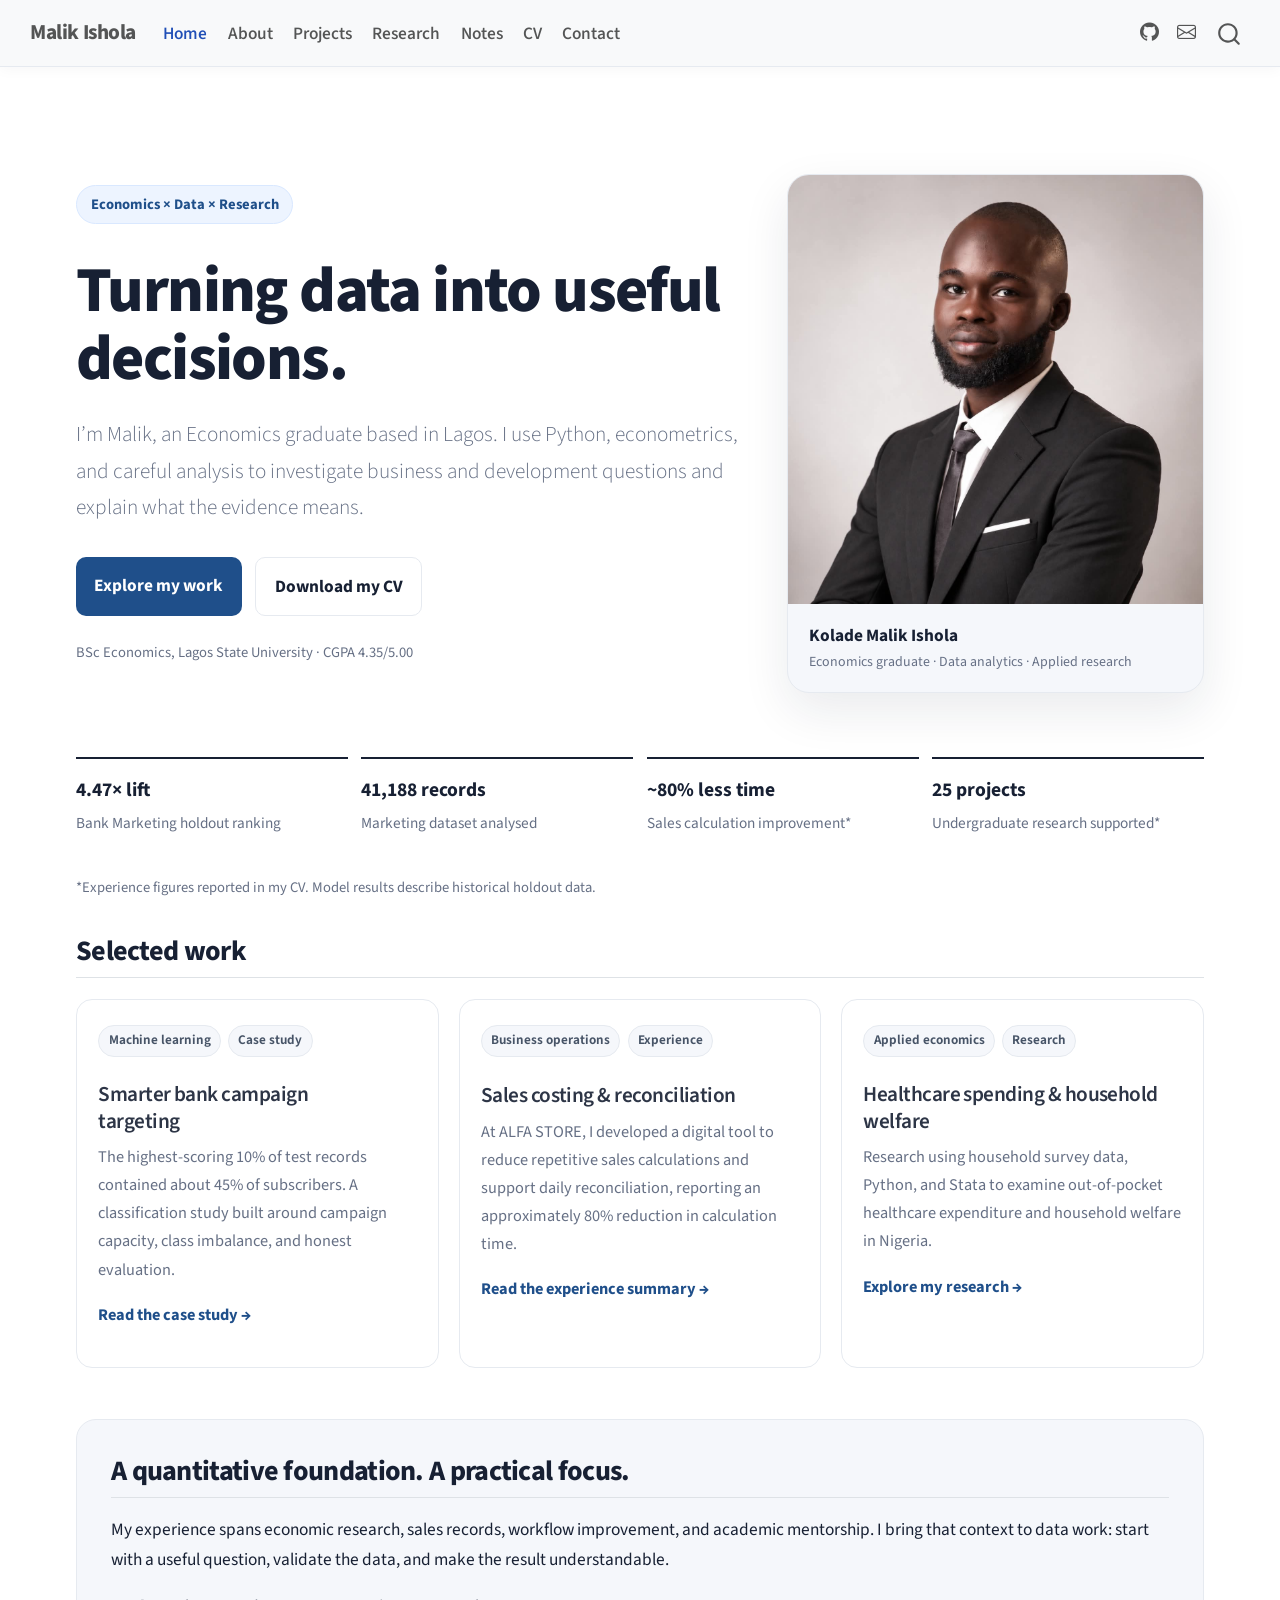
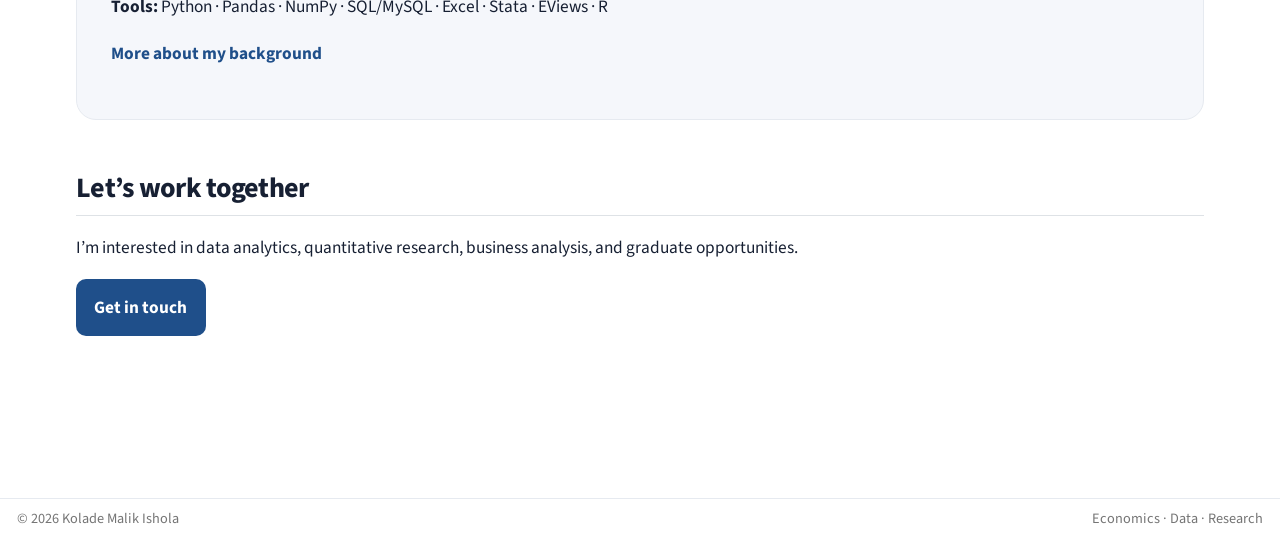
==== index.html @ ad55d072 "Built site for gh-pages" ====
<!DOCTYPE html>
<html xmlns="http://www.w3.org/1999/xhtml" lang="en" xml:lang="en"><head>

<meta charset="utf-8">
<meta name="generator" content="quarto-1.10.18">

<meta name="viewport" content="width=device-width, initial-scale=1.0, user-scalable=yes">

<meta name="description" content="Economics graduate using data and research to answer business and development questions.">

<title>Malik Ishola</title>
<style>
/* Default styles provided by pandoc.
** See https://pandoc.org/MANUAL.html#variables-for-html for config info.
*/
span.smallcaps{font-variant: small-caps;}
div.columns{display: flex; gap: 1.5em;}
div.column{flex: auto;}
@media screen {
div.columns{gap: min(4vw, 1.5em);}
div.column{overflow-x: auto;}
}
div.hanging-indent{margin-left: 1.5em; text-indent: -1.5em;}
ul.task-list{list-style: none;}
ul.task-list li input[type="checkbox"] {
  width: 0.8em;
  margin: 0 0.8em 0.2em -1em; /* quarto-specific, see https://github.com/quarto-dev/quarto-cli/issues/4556 */ 
  vertical-align: middle;
}
</style>


<script src="site_libs/quarto-nav/quarto-nav.js"></script>
<script src="site_libs/quarto-nav/headroom.min.js"></script>
<script src="site_libs/clipboard/clipboard.min.js"></script>
<script src="site_libs/quarto-search/autocomplete.umd.js"></script>
<script src="site_libs/quarto-search/fuse.min.js"></script>
<script src="site_libs/quarto-search/quarto-search.js"></script>
<meta name="quarto:offset" content="./">
<script src="site_libs/quarto-html/quarto.js" type="module"></script>
<script src="site_libs/quarto-html/tabsets/tabsets.js" type="module"></script>
<script src="site_libs/quarto-html/popper.min.js"></script>
<script src="site_libs/quarto-html/tippy.umd.min.js"></script>
<script src="site_libs/quarto-html/anchor.min.js"></script>
<link href="site_libs/quarto-html/tippy.css" rel="stylesheet">
<link href="site_libs/quarto-html/quarto-syntax-highlighting-64a204ab8560d761af7679ceaba22944.css" rel="stylesheet" id="quarto-text-highlighting-styles">
<script src="site_libs/bootstrap/bootstrap.min.js"></script>
<link href="site_libs/bootstrap/bootstrap-icons.css" rel="stylesheet">
<link href="site_libs/bootstrap/bootstrap-ea1971949f186b5d7ecce1fd3cf000e4.min.css" rel="stylesheet" append-hash="true" id="quarto-bootstrap" data-mode="light">
<script id="quarto-search-options" type="application/json">{
  "location": "navbar",
  "copy-button": false,
  "collapse-after": 3,
  "panel-placement": "end",
  "type": "overlay",
  "limit": 50,
  "keyboard-shortcut": [
    "f",
    "/",
    "s"
  ],
  "show-item-context": false,
  "language": {
    "search-no-results-text": "No results",
    "search-matching-documents-text": "matching documents",
    "search-copy-link-title": "Copy link to search",
    "search-hide-matches-text": "Hide additional matches",
    "search-more-match-text": "more match in this document",
    "search-more-matches-text": "more matches in this document",
    "search-clear-button-title": "Clear",
    "search-text-placeholder": "",
    "search-detached-cancel-button-title": "Cancel",
    "search-submit-button-title": "Submit",
    "search-label": "Search"
  }
}</script>
<style>html{ scroll-behavior: smooth; }</style>


<link rel="stylesheet" href="styles.css">
</head>

<body class="nav-fixed quarto-light">

<div id="quarto-search-results"></div>
  <header id="quarto-header" class="headroom fixed-top">
    <nav class="navbar navbar-expand-lg " data-bs-theme="dark">
      <div class="navbar-container container-fluid">
      <div class="navbar-brand-container mx-auto">
    <a class="navbar-brand" href="./index.html">
    <span class="navbar-title">Malik Ishola</span>
    </a>
  </div>
            <div id="quarto-search" class="" title="Search"></div>
          <button class="navbar-toggler" type="button" data-bs-toggle="collapse" data-bs-target="#navbarCollapse" aria-controls="navbarCollapse" role="menu" aria-expanded="false" aria-label="Toggle navigation" onclick="if (window.quartoToggleHeadroom) { window.quartoToggleHeadroom(); }">
  <span class="navbar-toggler-icon"></span>
</button>
          <div class="collapse navbar-collapse" id="navbarCollapse">
            <ul class="navbar-nav navbar-nav-scroll me-auto">
  <li class="nav-item">
    <a class="nav-link active" href="./index.html" aria-current="page"> 
<span class="menu-text">Home</span></a>
  </li>  
  <li class="nav-item">
    <a class="nav-link" href="./about.html"> 
<span class="menu-text">About</span></a>
  </li>  
  <li class="nav-item">
    <a class="nav-link" href="./projects.html"> 
<span class="menu-text">Projects</span></a>
  </li>  
  <li class="nav-item">
    <a class="nav-link" href="./research.html"> 
<span class="menu-text">Research</span></a>
  </li>  
  <li class="nav-item">
    <a class="nav-link" href="./articles.html"> 
<span class="menu-text">Notes</span></a>
  </li>  
  <li class="nav-item">
    <a class="nav-link" href="./cv.html"> 
<span class="menu-text">CV</span></a>
  </li>  
  <li class="nav-item">
    <a class="nav-link" href="./contact.html"> 
<span class="menu-text">Contact</span></a>
  </li>  
</ul>
            <ul class="navbar-nav navbar-nav-scroll ms-auto">
  <li class="nav-item compact">
    <a class="nav-link" href="https://github.com/Nicholasmile"> <i class="bi bi-github" role="img" aria-label="GitHub profile">
</i> 
<span class="menu-text"></span></a>
  </li>  
  <li class="nav-item compact">
    <a class="nav-link" href="mailto:theonlykolademalik@gmail.com"> <i class="bi bi-envelope" role="img" aria-label="Email Malik">
</i> 
<span class="menu-text"></span></a>
  </li>  
</ul>
          </div> <!-- /navcollapse -->
            <div class="quarto-navbar-tools">
</div>
      </div> <!-- /container-fluid -->
    </nav>
</header>
<!-- content -->
<div id="quarto-content" class="quarto-container page-columns page-rows-contents page-layout-full page-navbar">
<!-- sidebar -->
<!-- margin-sidebar -->
    
<!-- main -->
<main class="content column-page" id="quarto-document-content"><header id="title-block-header" class="quarto-title-block"></header>




<div class="hero">
<div class="hero-copy">
<p><span class="hero-kicker">Economics × Data × Research</span></p>
<section id="turning-data-into-useful-decisions." class="level1">
<h1>Turning data into useful decisions.</h1>
<p class="lead">
I’m Malik, an Economics graduate based in Lagos. I use Python, econometrics, and careful analysis to investigate business and development questions and explain what the evidence means.
</p>
<div class="actions">
<p><a href="./projects.html" class="btn-primary-custom">Explore my work</a> <a href="assets/Malik_Kolade_CV.pdf" class="btn-secondary-custom" download="Malik_Kolade_CV.pdf">Download my CV</a></p>
</div>
<p class="hero-footnote">
BSc Economics, Lagos State University · CGPA 4.35/5.00
</p>
</section>
</div>
<div class="portrait-panel">
<p><img src="assets/malik-ishola.jpg" class="profile-photo" alt="Kolade Malik Ishola wearing a black suit and tie" width="1234" height="1275" fetchpriority="high"></p>
<div class="portrait-caption">
Kolade Malik Ishola<span>Economics graduate · Data analytics · Applied research</span>
</div>
</div>
</div>
<div class="stat-strip">
<div class="stat">
<p><strong>4.47× lift</strong> <span>Bank Marketing holdout ranking</span></p>
</div>
<div class="stat">
<p><strong>41,188 records</strong> <span>Marketing dataset analysed</span></p>
</div>
<div class="stat">
<p><strong>~80% less time</strong> <span>Sales calculation improvement*</span></p>
</div>
<div class="stat">
<p><strong>25 projects</strong> <span>Undergraduate research supported*</span></p>
</div>
</div>
<p class="metric-note">
*Experience figures reported in my CV. Model results describe historical holdout data.
</p>
<section id="selected-work" class="level2">
<h2 class="anchored" data-anchor-id="selected-work">Selected work</h2>
<div class="card-grid">
<div class="project-card">
<p><span class="tag">Machine learning</span> <span class="tag">Case study</span></p>
<section id="smarter-bank-campaign-targeting" class="level3">
<h3 class="anchored" data-anchor-id="smarter-bank-campaign-targeting">Smarter bank campaign targeting</h3>
<p>The highest-scoring 10% of test records contained about 45% of subscribers. A classification study built around campaign capacity, class imbalance, and honest evaluation.</p>
<p><a href="./projects/bank-marketing.html" class="project-link">Read the case study →</a></p>
</section>
</div>
<div class="project-card">
<p><span class="tag">Business operations</span> <span class="tag">Experience</span></p>
<section id="sales-costing-reconciliation" class="level3">
<h3 class="anchored" data-anchor-id="sales-costing-reconciliation">Sales costing &amp; reconciliation</h3>
<p>At ALFA STORE, I developed a digital tool to reduce repetitive sales calculations and support daily reconciliation, reporting an approximately 80% reduction in calculation time.</p>
<p><a href="./projects/sales-reconciliation.html" class="project-link">Read the experience summary →</a></p>
</section>
</div>
<div class="project-card">
<p><span class="tag">Applied economics</span> <span class="tag">Research</span></p>
<section id="healthcare-spending-household-welfare" class="level3">
<h3 class="anchored" data-anchor-id="healthcare-spending-household-welfare">Healthcare spending &amp; household welfare</h3>
<p>Research using household survey data, Python, and Stata to examine out-of-pocket healthcare expenditure and household welfare in Nigeria.</p>
<p><a href="./research.html" class="project-link">Explore my research →</a></p>
</section>
</div>
</div>
</section>
<section id="a-quantitative-foundation.-a-practical-focus." class="level2 feature-band">
<h2 class="anchored" data-anchor-id="a-quantitative-foundation.-a-practical-focus.">A quantitative foundation. A practical focus.</h2>
<p>My experience spans economic research, sales records, workflow improvement, and academic mentorship. I bring that context to data work: start with a useful question, validate the data, and make the result understandable.</p>
<p><strong>Tools:</strong> Python · Pandas · NumPy · SQL/MySQL · Excel · Stata · EViews · R</p>
<p><a href="./about.html" class="project-link">More about my background</a></p>
</section>
<section id="lets-work-together" class="level2">
<h2 class="anchored" data-anchor-id="lets-work-together">Let’s work together</h2>
<p>I’m interested in data analytics, quantitative research, business analysis, and graduate opportunities.</p>
<p><a href="./contact.html" class="btn-primary-custom">Get in touch</a></p>


</section>

<a onclick="window.scrollTo(0, 0); return false;" role="button" id="quarto-back-to-top"><i class="bi bi-arrow-up"></i> Back to top</a></main> <!-- /main -->
<script id="quarto-html-after-body" type="application/javascript">
  window.document.addEventListener("DOMContentLoaded", function (event) {
    const icon = "";
    const anchorJS = new window.AnchorJS();
    anchorJS.options = {
      placement: 'right',
      icon: icon
    };
    anchorJS.add('.anchored');
    const isCodeAnnotation = (el) => {
      for (const clz of el.classList) {
        if (clz.startsWith('code-annotation-')) {                     
          return true;
        }
      }
      return false;
    }
    const onCopySuccess = function(e) {
      // button target
      const button = e.trigger;
      // don't keep focus
      button.blur();
      // flash "checked"
      button.classList.add('code-copy-button-checked');
      var currentTitle = button.getAttribute("title");
      button.setAttribute("title", "Copied!");
      let tooltip;
      if (window.bootstrap) {
        button.setAttribute("data-bs-toggle", "tooltip");
        button.setAttribute("data-bs-placement", "left");
        button.setAttribute("data-bs-title", "Copied!");
        tooltip = new bootstrap.Tooltip(button, 
          { trigger: "manual", 
            customClass: "code-copy-button-tooltip",
            offset: [0, -8]});
        tooltip.show();    
      }
      setTimeout(function() {
        if (tooltip) {
          tooltip.hide();
          button.removeAttribute("data-bs-title");
          button.removeAttribute("data-bs-toggle");
          button.removeAttribute("data-bs-placement");
        }
        button.setAttribute("title", currentTitle);
        button.classList.remove('code-copy-button-checked');
      }, 1000);
      // clear code selection
      e.clearSelection();
    }
    const getTextToCopy = function(trigger) {
      const outerScaffold = trigger.parentElement.cloneNode(true);
      const codeEl = outerScaffold.querySelector('code');
      for (const childEl of codeEl.children) {
        if (isCodeAnnotation(childEl)) {
          childEl.remove();
        }
      }
      return codeEl.innerText;
    }
    const clipboard = new window.ClipboardJS('.code-copy-button:not([data-in-quarto-modal])', {
      text: getTextToCopy
    });
    clipboard.on('success', onCopySuccess);
    if (window.document.getElementById('quarto-embedded-source-code-modal')) {
      const clipboardModal = new window.ClipboardJS('.code-copy-button[data-in-quarto-modal]', {
        text: getTextToCopy,
        container: window.document.getElementById('quarto-embedded-source-code-modal')
      });
      clipboardModal.on('success', onCopySuccess);
    }
      var localhostRegex = new RegExp(/^(?:http|https):\/\/localhost\:?[0-9]*\//);
      var mailtoRegex = new RegExp(/^mailto:/);
        var filterRegex = new RegExp("https:\/\/nicholasmile\.github\.io\/malik_kolade\.github\.io\/");
      var isInternal = (href) => {
          return filterRegex.test(href) || localhostRegex.test(href) || mailtoRegex.test(href);
      }
      // Inspect non-navigation links and adorn them if external
     var links = window.document.querySelectorAll('a[href]:not(.nav-link):not(.navbar-brand):not(.toc-action):not(.sidebar-link):not(.sidebar-item-toggle):not(.pagination-link):not(.no-external):not([aria-hidden]):not(.dropdown-item):not(.quarto-navigation-tool):not(.about-link)');
      for (var i=0; i<links.length; i++) {
        const link = links[i];
        if (!isInternal(link.href)) {
          // undo the damage that might have been done by quarto-nav.js in the case of
          // links that we want to consider external
          if (link.dataset.originalHref !== undefined) {
            link.href = link.dataset.originalHref;
          }
            // target, if specified
            link.setAttribute("target", "_blank");
            if (link.getAttribute("rel") === null) {
              link.setAttribute("rel", "noopener");
            }
        }
      }
    function tippyHover(el, contentFn, onTriggerFn, onUntriggerFn) {
      const config = {
        allowHTML: true,
        maxWidth: 500,
        delay: 100,
        arrow: false,
        appendTo: function(el) {
            return el.parentElement;
        },
        interactive: true,
        interactiveBorder: 10,
        theme: 'quarto',
        placement: 'bottom-start',
      };
      if (contentFn) {
        config.content = contentFn;
      }
      if (onTriggerFn) {
        config.onTrigger = onTriggerFn;
      }
      if (onUntriggerFn) {
        config.onUntrigger = onUntriggerFn;
      }
      window.tippy(el, config); 
    }
    const noterefs = window.document.querySelectorAll('a[role="doc-noteref"]');
    for (var i=0; i<noterefs.length; i++) {
      const ref = noterefs[i];
      tippyHover(ref, function() {
        // use id or data attribute instead here
        let href = ref.getAttribute('data-footnote-href') || ref.getAttribute('href');
        try { href = new URL(href).hash; } catch {}
        const id = href.replace(/^#\/?/, "");
        const note = window.document.getElementById(id);
        if (note) {
          return note.innerHTML;
        } else {
          return "";
        }
      });
    }
    const xrefs = window.document.querySelectorAll('a.quarto-xref');
    const processXRef = (id, note) => {
      // Strip column container classes
      const stripColumnClz = (el) => {
        el.classList.remove("page-full", "page-columns");
        if (el.children) {
          for (const child of el.children) {
            stripColumnClz(child);
          }
        }
      }
      stripColumnClz(note)
      if (id === null || id.startsWith('sec-')) {
        // Special case sections, only their first couple elements
        const container = document.createElement("div");
        if (note.children && note.children.length > 2) {
          container.appendChild(note.children[0].cloneNode(true));
          for (let i = 1; i < note.children.length; i++) {
            const child = note.children[i];
            if (child.tagName === "P" && child.innerText === "") {
              continue;
            } else {
              container.appendChild(child.cloneNode(true));
              break;
            }
          }
          if (window.Quarto?.typesetMath) {
            window.Quarto.typesetMath(container);
          }
          return container.innerHTML
        } else {
          if (window.Quarto?.typesetMath) {
            window.Quarto.typesetMath(note);
          }
          return note.innerHTML;
        }
      } else {
        // Remove any anchor links if they are present
        const anchorLink = note.querySelector('a.anchorjs-link');
        if (anchorLink) {
          anchorLink.remove();
        }
        if (window.Quarto?.typesetMath) {
          window.Quarto.typesetMath(note);
        }
        if (note.classList.contains("callout")) {
          return note.outerHTML;
        } else {
          return note.innerHTML;
        }
      }
    }
    for (var i=0; i<xrefs.length; i++) {
      const xref = xrefs[i];
      tippyHover(xref, undefined, function(instance) {
        instance.disable();
        let url = xref.getAttribute('href');
        let hash = undefined; 
        if (url.startsWith('#')) {
          hash = url;
        } else {
          try { hash = new URL(url).hash; } catch {}
        }
        if (hash) {
          const id = hash.replace(/^#\/?/, "");
          const note = window.document.getElementById(id);
          if (note !== null) {
            try {
              const html = processXRef(id, note.cloneNode(true));
              instance.setContent(html);
            } finally {
              instance.enable();
              instance.show();
            }
          } else {
            // See if we can fetch this
            fetch(url.split('#')[0])
            .then(res => res.text())
            .then(html => {
              const parser = new DOMParser();
              const htmlDoc = parser.parseFromString(html, "text/html");
              const note = htmlDoc.getElementById(id);
              if (note !== null) {
                const html = processXRef(id, note);
                instance.setContent(html);
              } 
            }).finally(() => {
              instance.enable();
              instance.show();
            });
          }
        } else {
          // See if we can fetch a full url (with no hash to target)
          // This is a special case and we should probably do some content thinning / targeting
          fetch(url)
          .then(res => res.text())
          .then(html => {
            const parser = new DOMParser();
            const htmlDoc = parser.parseFromString(html, "text/html");
            const note = htmlDoc.querySelector('main.content');
            if (note !== null) {
              // This should only happen for chapter cross references
              // (since there is no id in the URL)
              // remove the first header
              if (note.children.length > 0 && note.children[0].tagName === "HEADER") {
                note.children[0].remove();
              }
              const html = processXRef(null, note);
              instance.setContent(html);
            } 
          }).finally(() => {
            instance.enable();
            instance.show();
          });
        }
      }, function(instance) {
      });
    }
        let selectedAnnoteEl;
        const selectorForAnnotation = ( cell, annotation) => {
          let cellAttr = 'data-code-cell="' + cell + '"';
          let lineAttr = 'data-code-annotation="' +  annotation + '"';
          const selector = 'span[' + cellAttr + '][' + lineAttr + ']';
          return selector;
        }
        const selectCodeLines = (annoteEl) => {
          const doc = window.document;
          const targetCell = annoteEl.getAttribute("data-target-cell");
          const targetAnnotation = annoteEl.getAttribute("data-target-annotation");
          const annoteSpan = window.document.querySelector(selectorForAnnotation(targetCell, targetAnnotation));
          const lines = annoteSpan.getAttribute("data-code-lines").split(",");
          const lineIds = lines.map((line) => {
            return targetCell + "-" + line;
          })
          let top = null;
          let height = null;
          let parent = null;
          if (lineIds.length > 0) {
              //compute the position of the single el (top and bottom and make a div)
              const el = window.document.getElementById(lineIds[0]);
              top = el.offsetTop;
              height = el.offsetHeight;
              parent = el.parentElement.parentElement;
            if (lineIds.length > 1) {
              const lastEl = window.document.getElementById(lineIds[lineIds.length - 1]);
              const bottom = lastEl.offsetTop + lastEl.offsetHeight;
              height = bottom - top;
            }
            if (top !== null && height !== null && parent !== null) {
              // cook up a div (if necessary) and position it 
              let div = window.document.getElementById("code-annotation-line-highlight");
              if (div === null) {
                div = window.document.createElement("div");
                div.setAttribute("id", "code-annotation-line-highlight");
                div.style.position = 'absolute';
                parent.appendChild(div);
              }
              div.style.top = top - 2 + "px";
              div.style.height = height + 4 + "px";
              div.style.left = 0;
              let gutterDiv = window.document.getElementById("code-annotation-line-highlight-gutter");
              if (gutterDiv === null) {
                gutterDiv = window.document.createElement("div");
                gutterDiv.setAttribute("id", "code-annotation-line-highlight-gutter");
                gutterDiv.style.position = 'absolute';
                const codeCell = window.document.getElementById(targetCell);
                const gutter = codeCell.querySelector('.code-annotation-gutter');
                gutter.appendChild(gutterDiv);
              }
              gutterDiv.style.top = top - 2 + "px";
              gutterDiv.style.height = height + 4 + "px";
            }
            selectedAnnoteEl = annoteEl;
          }
        };
        const unselectCodeLines = () => {
          const elementsIds = ["code-annotation-line-highlight", "code-annotation-line-highlight-gutter"];
          elementsIds.forEach((elId) => {
            const div = window.document.getElementById(elId);
            if (div) {
              div.remove();
            }
          });
          selectedAnnoteEl = undefined;
        };
          // Handle positioning of the toggle
      window.addEventListener(
        "resize",
        throttle(() => {
          elRect = undefined;
          if (selectedAnnoteEl) {
            selectCodeLines(selectedAnnoteEl);
          }
        }, 10)
      );
      function throttle(fn, ms) {
      let throttle = false;
      let timer;
        return (...args) => {
          if(!throttle) { // first call gets through
              fn.apply(this, args);
              throttle = true;
          } else { // all the others get throttled
              if(timer) clearTimeout(timer); // cancel #2
              timer = setTimeout(() => {
                fn.apply(this, args);
                timer = throttle = false;
              }, ms);
          }
        };
      }
        // Attach click handler to the DT
        const annoteDls = window.document.querySelectorAll('dt[data-target-cell]');
        for (const annoteDlNode of annoteDls) {
          annoteDlNode.addEventListener('click', (event) => {
            const clickedEl = event.target;
            if (clickedEl !== selectedAnnoteEl) {
              unselectCodeLines();
              const activeEl = window.document.querySelector('dt[data-target-cell].code-annotation-active');
              if (activeEl) {
                activeEl.classList.remove('code-annotation-active');
              }
              selectCodeLines(clickedEl);
              clickedEl.classList.add('code-annotation-active');
            } else {
              // Unselect the line
              unselectCodeLines();
              clickedEl.classList.remove('code-annotation-active');
            }
          });
        }
    const findCites = (el) => {
      const parentEl = el.parentElement;
      if (parentEl) {
        const cites = parentEl.dataset.cites;
        if (cites) {
          return {
            el,
            cites: cites.split(' ')
          };
        } else {
          return findCites(el.parentElement)
        }
      } else {
        return undefined;
      }
    };
    var bibliorefs = window.document.querySelectorAll('a[role="doc-biblioref"]');
    for (var i=0; i<bibliorefs.length; i++) {
      const ref = bibliorefs[i];
      const citeInfo = findCites(ref);
      if (citeInfo) {
        tippyHover(citeInfo.el, function() {
          var popup = window.document.createElement('div');
          citeInfo.cites.forEach(function(cite) {
            var citeDiv = window.document.createElement('div');
            citeDiv.classList.add('hanging-indent');
            citeDiv.classList.add('csl-entry');
            var biblioDiv = window.document.getElementById('ref-' + cite);
            if (biblioDiv) {
              citeDiv.innerHTML = biblioDiv.innerHTML;
            }
            popup.appendChild(citeDiv);
          });
          return popup.innerHTML;
        });
      }
    }
  });
  </script>
</div> <!-- /content -->
<footer class="footer">
  <div class="nav-footer">
    <div class="nav-footer-left">
<p>© 2026 Kolade Malik Ishola</p>
</div>   
    <div class="nav-footer-center">
      &nbsp;
    </div>
    <div class="nav-footer-right">
<p>Economics · Data · Research</p>
</div>
  </div>
</footer>




<script src="site_libs/quarto-html/zenscroll-min.js"></script>
</body></html>
---- site_libs/quarto-html/tippy.css ----
.tippy-box[data-animation=fade][data-state=hidden]{opacity:0}[data-tippy-root]{max-width:calc(100vw - 10px)}.tippy-box{position:relative;background-color:#333;color:#fff;border-radius:4px;font-size:14px;line-height:1.4;white-space:normal;outline:0;transition-property:transform,visibility,opacity}.tippy-box[data-placement^=top]>.tippy-arrow{bottom:0}.tippy-box[data-placement^=top]>.tippy-arrow:before{bottom:-7px;left:0;border-width:8px 8px 0;border-top-color:initial;transform-origin:center top}.tippy-box[data-placement^=bottom]>.tippy-arrow{top:0}.tippy-box[data-placement^=bottom]>.tippy-arrow:before{top:-7px;left:0;border-width:0 8px 8px;border-bottom-color:initial;transform-origin:center bottom}.tippy-box[data-placement^=left]>.tippy-arrow{right:0}.tippy-box[data-placement^=left]>.tippy-arrow:before{border-width:8px 0 8px 8px;border-left-color:initial;right:-7px;transform-origin:center left}.tippy-box[data-placement^=right]>.tippy-arrow{left:0}.tippy-box[data-placement^=right]>.tippy-arrow:before{left:-7px;border-width:8px 8px 8px 0;border-right-color:initial;transform-origin:center right}.tippy-box[data-inertia][data-state=visible]{transition-timing-function:cubic-bezier(.54,1.5,.38,1.11)}.tippy-arrow{width:16px;height:16px;color:#333}.tippy-arrow:before{content:"";position:absolute;border-color:transparent;border-style:solid}.tippy-content{position:relative;padding:5px 9px;z-index:1}
---- site_libs/quarto-html/quarto-syntax-highlighting-64a204ab8560d761af7679ceaba22944.css ----
/* quarto syntax highlight colors */
:root {
  --quarto-hl-ot-color: #003B4F;
  --quarto-hl-at-color: #657422;
  --quarto-hl-ss-color: #20794D;
  --quarto-hl-an-color: #5E5E5E;
  --quarto-hl-fu-color: #4758AB;
  --quarto-hl-st-color: #20794D;
  --quarto-hl-cf-color: #003B4F;
  --quarto-hl-op-color: #5E5E5E;
  --quarto-hl-er-color: #AD0000;
  --quarto-hl-bn-color: #AD0000;
  --quarto-hl-al-color: #AD0000;
  --quarto-hl-va-color: #111111;
  --quarto-hl-bu-color: inherit;
  --quarto-hl-ex-color: inherit;
  --quarto-hl-pp-color: #AD0000;
  --quarto-hl-in-color: #5E5E5E;
  --quarto-hl-vs-color: #20794D;
  --quarto-hl-wa-color: #5E5E5E;
  --quarto-hl-do-color: #5E5E5E;
  --quarto-hl-im-color: #00769E;
  --quarto-hl-ch-color: #20794D;
  --quarto-hl-dt-color: #AD0000;
  --quarto-hl-fl-color: #AD0000;
  --quarto-hl-co-color: #5E5E5E;
  --quarto-hl-cv-color: #5E5E5E;
  --quarto-hl-cn-color: #8f5902;
  --quarto-hl-sc-color: #5E5E5E;
  --quarto-hl-dv-color: #AD0000;
  --quarto-hl-kw-color: #003B4F;
}

/* other quarto variables */
:root {
  --quarto-font-monospace: SFMono-Regular, Menlo, Monaco, Consolas, "Liberation Mono", "Courier New", monospace;
}

/* syntax highlight based on Pandoc's rules */
pre > code.sourceCode > span {
  color: #003B4F;
}

code.sourceCode > span {
  color: #003B4F;
}

div.sourceCode,
div.sourceCode pre.sourceCode {
  color: #003B4F;
}

/* Normal */
code span {
  color: #003B4F;
}

/* Alert */
code span.al {
  color: #AD0000;
  font-style: inherit;
}

/* Annotation */
code span.an {
  color: #5E5E5E;
  font-style: inherit;
}

/* Attribute */
code span.at {
  color: #657422;
  font-style: inherit;
}

/* BaseN */
code span.bn {
  color: #AD0000;
  font-style: inherit;
}

/* BuiltIn */
code span.bu {
  font-style: inherit;
}

/* ControlFlow */
code span.cf {
  color: #003B4F;
  font-weight: bold;
  font-style: inherit;
}

/* Char */
code span.ch {
  color: #20794D;
  font-style: inherit;
}

/* Constant */
code span.cn {
  color: #8f5902;
  font-style: inherit;
}

/* Comment */
code span.co {
  color: #5E5E5E;
  font-style: inherit;
}

/* CommentVar */
code span.cv {
  color: #5E5E5E;
  font-style: italic;
}

/* Documentation */
code span.do {
  color: #5E5E5E;
  font-style: italic;
}

/* DataType */
code span.dt {
  color: #AD0000;
  font-style: inherit;
}

/* DecVal */
code span.dv {
  color: #AD0000;
  font-style: inherit;
}

/* Error */
code span.er {
  color: #AD0000;
  font-style: inherit;
}

/* Extension */
code span.ex {
  font-style: inherit;
}

/* Float */
code span.fl {
  color: #AD0000;
  font-style: inherit;
}

/* Function */
code span.fu {
  color: #4758AB;
  font-style: inherit;
}

/* Import */
code span.im {
  color: #00769E;
  font-style: inherit;
}

/* Information */
code span.in {
  color: #5E5E5E;
  font-style: inherit;
}

/* Keyword */
code span.kw {
  color: #003B4F;
  font-weight: bold;
  font-style: inherit;
}

/* Operator */
code span.op {
  color: #5E5E5E;
  font-style: inherit;
}

/* Other */
code span.ot {
  color: #003B4F;
  font-style: inherit;
}

/* Preprocessor */
code span.pp {
  color: #AD0000;
  font-style: inherit;
}

/* SpecialChar */
code span.sc {
  color: #5E5E5E;
  font-style: inherit;
}

/* SpecialString */
code span.ss {
  color: #20794D;
  font-style: inherit;
}

/* String */
code span.st {
  color: #20794D;
  font-style: inherit;
}

/* Variable */
code span.va {
  color: #111111;
  font-style: inherit;
}

/* VerbatimString */
code span.vs {
  color: #20794D;
  font-style: inherit;
}

/* Warning */
code span.wa {
  color: #5E5E5E;
  font-style: italic;
}

.prevent-inlining {
  content: "</";
}

/*# sourceMappingURL=9d8d5bb603a83b8298b89080a598c93b.css.map */
---- styles.css ----
/* ---------- Base ---------- */
:root {
  --ink: #172033;
  --muted: #667085;
  --paper: #ffffff;
  --soft: #f5f7fb;
  --line: #e6eaf0;
  --brand: #1f4f8a;
  --brand-dark: #173c6a;
  --accent: #2d6cdf;
}

html { scroll-behavior: smooth; }
body {
  color: var(--ink);
  background: var(--paper);
  font-size: 1.02rem;
  line-height: 1.72;
}

.navbar {
  border-bottom: 1px solid var(--line);
  box-shadow: 0 2px 14px rgba(16, 24, 40, 0.04);
}
.navbar-brand { font-weight: 750; letter-spacing: -0.02em; }
.nav-link { font-weight: 550; }

#quarto-content { max-width: 1180px; margin: 0 auto; }

h1, h2, h3, h4 {
  color: var(--ink);
  letter-spacing: -0.025em;
}
h1 { font-weight: 800; }
h2 { margin-top: 2.2rem; font-weight: 750; }
a { color: var(--brand); }

/* ---------- Hero ---------- */
.hero {
  padding: 6rem 0 4.5rem;
  display: grid;
  grid-template-columns: 1.45fr 0.75fr;
  gap: 3.5rem;
  align-items: center;
}
.hero-kicker {
  display: inline-block;
  color: var(--brand);
  background: #edf4ff;
  border: 1px solid #d9e8ff;
  border-radius: 999px;
  padding: 0.34rem 0.8rem;
  font-weight: 700;
  font-size: 0.86rem;
  margin-bottom: 1rem;
}
.hero h1 {
  font-size: clamp(2.65rem, 6vw, 5rem);
  line-height: 0.98;
  margin: 0 0 1.4rem;
}
.hero .lead {
  color: var(--muted);
  font-size: 1.25rem;
  max-width: 760px;
  margin-bottom: 1.8rem;
}
.hero-panel {
  background: linear-gradient(145deg, #f8fbff, #eef4fb);
  border: 1px solid var(--line);
  border-radius: 24px;
  padding: 1.5rem;
  box-shadow: 0 16px 50px rgba(31,79,138,.08);
}
.hero-panel .mini-label { color: var(--muted); font-size: .82rem; text-transform: uppercase; letter-spacing: .08em; }
.hero-panel .skill { border-bottom: 1px solid var(--line); padding: .8rem 0; font-weight: 650; }
.hero-panel .skill:last-child { border-bottom: 0; }

.actions { display: flex; flex-wrap: wrap; gap: .8rem; }
.btn-primary-custom,
.btn-secondary-custom {
  display: inline-block;
  padding: .78rem 1.08rem;
  border-radius: 10px;
  font-weight: 700;
  text-decoration: none;
}
.btn-primary-custom { background: var(--brand); color: white !important; }
.btn-primary-custom:hover { background: var(--brand-dark); }
.btn-secondary-custom { border: 1px solid var(--line); color: var(--ink) !important; background: #fff; }
.btn-secondary-custom:hover { border-color: #cbd2dc; background: #fafbfc; }

/* ---------- Sections / cards ---------- */
.section-intro { color: var(--muted); max-width: 760px; font-size: 1.08rem; }
.card-grid {
  display: grid;
  grid-template-columns: repeat(3, minmax(0, 1fr));
  gap: 1.15rem;
  margin: 1.25rem 0 2rem;
}
.project-card,
.info-card {
  border: 1px solid var(--line);
  border-radius: 16px;
  padding: 1.25rem;
  background: #fff;
  transition: transform .18s ease, box-shadow .18s ease, border-color .18s ease;
}
.project-card:hover {
  transform: translateY(-3px);
  border-color: #cad5e3;
  box-shadow: 0 12px 30px rgba(16,24,40,.08);
}
.project-card h3 { margin-top: .3rem; margin-bottom: .55rem; font-size: 1.25rem; }
.project-card p { color: var(--muted); font-size: .96rem; }
.tag {
  display: inline-block;
  margin: .18rem .24rem .18rem 0;
  padding: .22rem .55rem;
  border-radius: 999px;
  background: var(--soft);
  border: 1px solid var(--line);
  color: #475467;
  font-size: .78rem;
  font-weight: 650;
}
.project-link { font-weight: 700; text-decoration: none; }

.stat-strip {
  display: grid;
  grid-template-columns: repeat(4, 1fr);
  gap: .8rem;
  margin: 1.8rem 0 3rem;
}
.stat {
  border-top: 2px solid var(--ink);
  padding-top: .85rem;
}
.stat strong { display: block; font-size: 1.15rem; }
.stat span { color: var(--muted); font-size: .9rem; }

.feature-band {
  margin: 3rem 0;
  padding: 2rem;
  border-radius: 20px;
  background: var(--soft);
  border: 1px solid var(--line);
}

/* ---------- Project pages ---------- */
.project-meta {
  display: flex;
  flex-wrap: wrap;
  gap: .5rem;
  margin: 1rem 0 2rem;
}
.callout-note { border-left-color: var(--brand) !important; }

/* ---------- Timeline ---------- */
.timeline-item {
  border-left: 2px solid var(--line);
  padding: 0 0 1.3rem 1.2rem;
  margin-left: .4rem;
}
.timeline-item strong { display: block; }
.timeline-item span { color: var(--muted); font-size: .92rem; }

/* ---------- Footer ---------- */
.nav-footer { border-top: 1px solid var(--line); margin-top: 4rem; }

@media (max-width: 900px) {
  .hero { grid-template-columns: 1fr; padding-top: 3.6rem; }
  .card-grid { grid-template-columns: 1fr; }
  .stat-strip { grid-template-columns: repeat(2, 1fr); }
}
@media (max-width: 560px) {
  .hero h1 { font-size: 2.7rem; }
  .stat-strip { grid-template-columns: 1fr; }
}

/* Portfolio presentation and accessibility */
.hero { padding: 3.5rem 0 2rem; grid-template-columns: 1.35fr 0.85fr; gap: 2.8rem; }
.hero h1 { font-size: clamp(2.65rem, 5vw, 4.5rem); line-height: 1.06; }
.hero-footnote, .metric-note { color: var(--muted); font-size: .86rem; }
.hero-footnote { margin-top: 1.4rem; }
.metric-note { margin-top: -1.8rem; margin-bottom: 2.5rem; }
.portrait-panel { overflow: hidden; border-radius: 22px; border: 1px solid var(--line); background: var(--soft); box-shadow: 0 18px 48px rgba(23,32,51,.09); }
.portrait-panel p { margin: 0; }
.profile-photo { width: 100%; height: auto; display: block; }
.portrait-caption { padding: 1rem 1.25rem; font-weight: 700; }
.portrait-caption span { display: block; color: var(--muted); font-size: .82rem; font-weight: 400; }
.project-card { display: flex; flex-direction: column; }
.project-card > p:last-child { margin-top: auto; padding-top: .6rem; }
.info-card { overflow-wrap: anywhere; }
.actions > p { display: flex; flex-wrap: wrap; gap: .8rem; margin-bottom: 0; }
.feature-band h2 { margin-top: 0; }
a:focus-visible { outline: 3px solid var(--accent); outline-offset: 4px; border-radius: 3px; }
@media (max-width: 900px) {
 .hero { grid-template-columns: 1fr; padding-top: 2rem; gap: 1.8rem; }
 .portrait-panel { max-width: 420px; }
}
@media (max-width: 560px) {
 .hero h1 { font-size: 2.7rem; }
 .hero .lead { font-size: 1.08rem; }
 .feature-band { padding: 1.3rem; }
 .stat-strip { grid-template-columns: repeat(2,minmax(0,1fr)); }
 .stat strong { font-size: 1rem; }
}
@media (prefers-reduced-motion: reduce) {
 html { scroll-behavior: auto; }
 .project-card, .info-card { transition: none; }
 .project-card:hover { transform: none; }
}
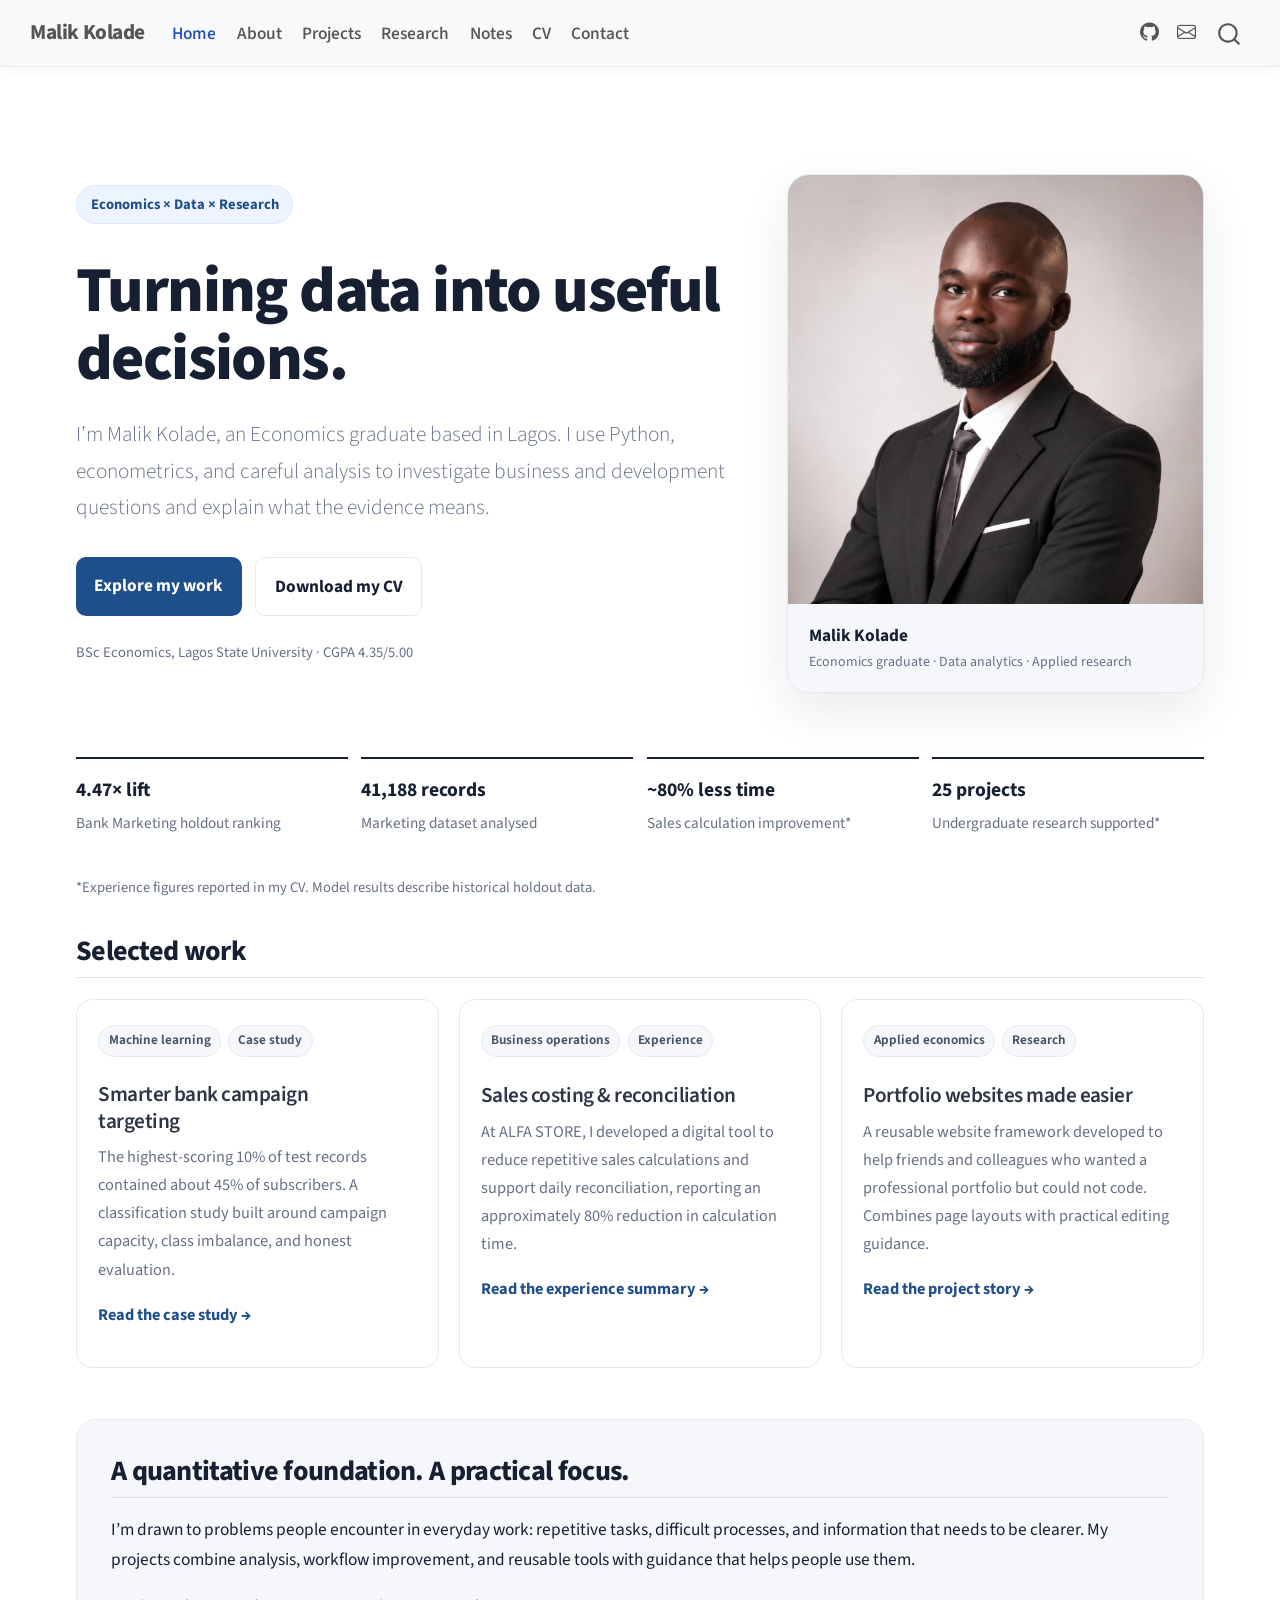
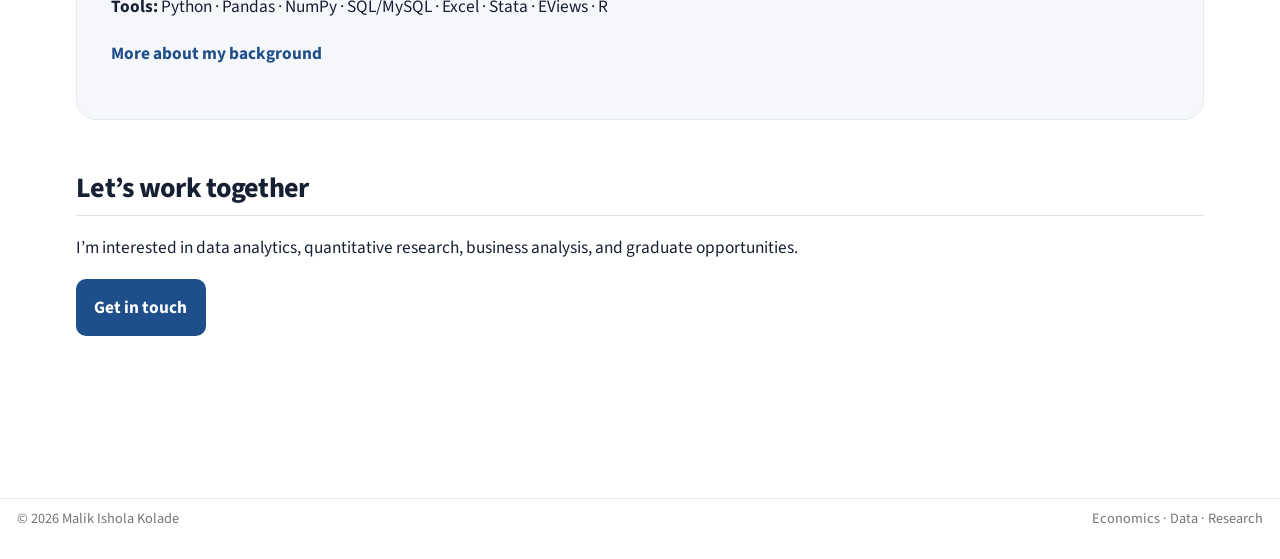
==== commit a0811554: "Built site for gh-pages" ====
--- a/index.html
+++ b/index.html
@@ -8,7 +8,7 @@
 
 <meta name="description" content="Economics graduate using data and research to answer business and development questions.">
 
-<title>Malik Ishola</title>
+<title>Malik Kolade</title>
 <style>
 /* Default styles provided by pandoc.
 ** See https://pandoc.org/MANUAL.html#variables-for-html for config info.
@@ -88,7 +88,7 @@
       <div class="navbar-container container-fluid">
       <div class="navbar-brand-container mx-auto">
     <a class="navbar-brand" href="./index.html">
-    <span class="navbar-title">Malik Ishola</span>
+    <span class="navbar-title">Malik Kolade</span>
     </a>
   </div>
             <div id="quarto-search" class="" title="Search"></div>
@@ -161,7 +161,7 @@
 <section id="turning-data-into-useful-decisions." class="level1">
 <h1>Turning data into useful decisions.</h1>
 <p class="lead">
-I’m Malik, an Economics graduate based in Lagos. I use Python, econometrics, and careful analysis to investigate business and development questions and explain what the evidence means.
+I’m Malik Kolade, an Economics graduate based in Lagos. I use Python, econometrics, and careful analysis to investigate business and development questions and explain what the evidence means.
 </p>
 <div class="actions">
 <p><a href="./projects.html" class="btn-primary-custom">Explore my work</a> <a href="assets/Malik_Kolade_CV.pdf" class="btn-secondary-custom" download="Malik_Kolade_CV.pdf">Download my CV</a></p>
@@ -172,9 +172,9 @@
 </section>
 </div>
 <div class="portrait-panel">
-<p><img src="assets/malik-ishola.jpg" class="profile-photo" alt="Kolade Malik Ishola wearing a black suit and tie" width="1234" height="1275" fetchpriority="high"></p>
+<p><img src="assets/malik-ishola.jpg" class="profile-photo" alt="Malik Kolade wearing a black suit and tie" width="1234" height="1275" fetchpriority="high"></p>
 <div class="portrait-caption">
-Kolade Malik Ishola<span>Economics graduate · Data analytics · Applied research</span>
+Malik Kolade<span>Economics graduate · Data analytics · Applied research</span>
 </div>
 </div>
 </div>
@@ -216,17 +216,17 @@
 </div>
 <div class="project-card">
 <p><span class="tag">Applied economics</span> <span class="tag">Research</span></p>
-<section id="healthcare-spending-household-welfare" class="level3">
-<h3 class="anchored" data-anchor-id="healthcare-spending-household-welfare">Healthcare spending &amp; household welfare</h3>
-<p>Research using household survey data, Python, and Stata to examine out-of-pocket healthcare expenditure and household welfare in Nigeria.</p>
-<p><a href="./research.html" class="project-link">Explore my research →</a></p>
+<section id="portfolio-websites-made-easier" class="level3">
+<h3 class="anchored" data-anchor-id="portfolio-websites-made-easier">Portfolio websites made easier</h3>
+<p>A reusable website framework developed to help friends and colleagues who wanted a professional portfolio but could not code. Combines page layouts with practical editing guidance.</p>
+<p><a href="./projects/reusable-portfolio.html" class="project-link">Read the project story →</a></p>
 </section>
 </div>
 </div>
 </section>
 <section id="a-quantitative-foundation.-a-practical-focus." class="level2 feature-band">
 <h2 class="anchored" data-anchor-id="a-quantitative-foundation.-a-practical-focus.">A quantitative foundation. A practical focus.</h2>
-<p>My experience spans economic research, sales records, workflow improvement, and academic mentorship. I bring that context to data work: start with a useful question, validate the data, and make the result understandable.</p>
+<p>I’m drawn to problems people encounter in everyday work: repetitive tasks, difficult processes, and information that needs to be clearer. My projects combine analysis, workflow improvement, and reusable tools with guidance that helps people use them.</p>
 <p><strong>Tools:</strong> Python · Pandas · NumPy · SQL/MySQL · Excel · Stata · EViews · R</p>
 <p><a href="./about.html" class="project-link">More about my background</a></p>
 </section>
@@ -648,7 +648,7 @@
 <footer class="footer">
   <div class="nav-footer">
     <div class="nav-footer-left">
-<p>© 2026 Kolade Malik Ishola</p>
+<p>© 2026 Malik Ishola Kolade</p>
 </div>   
     <div class="nav-footer-center">
       &nbsp;
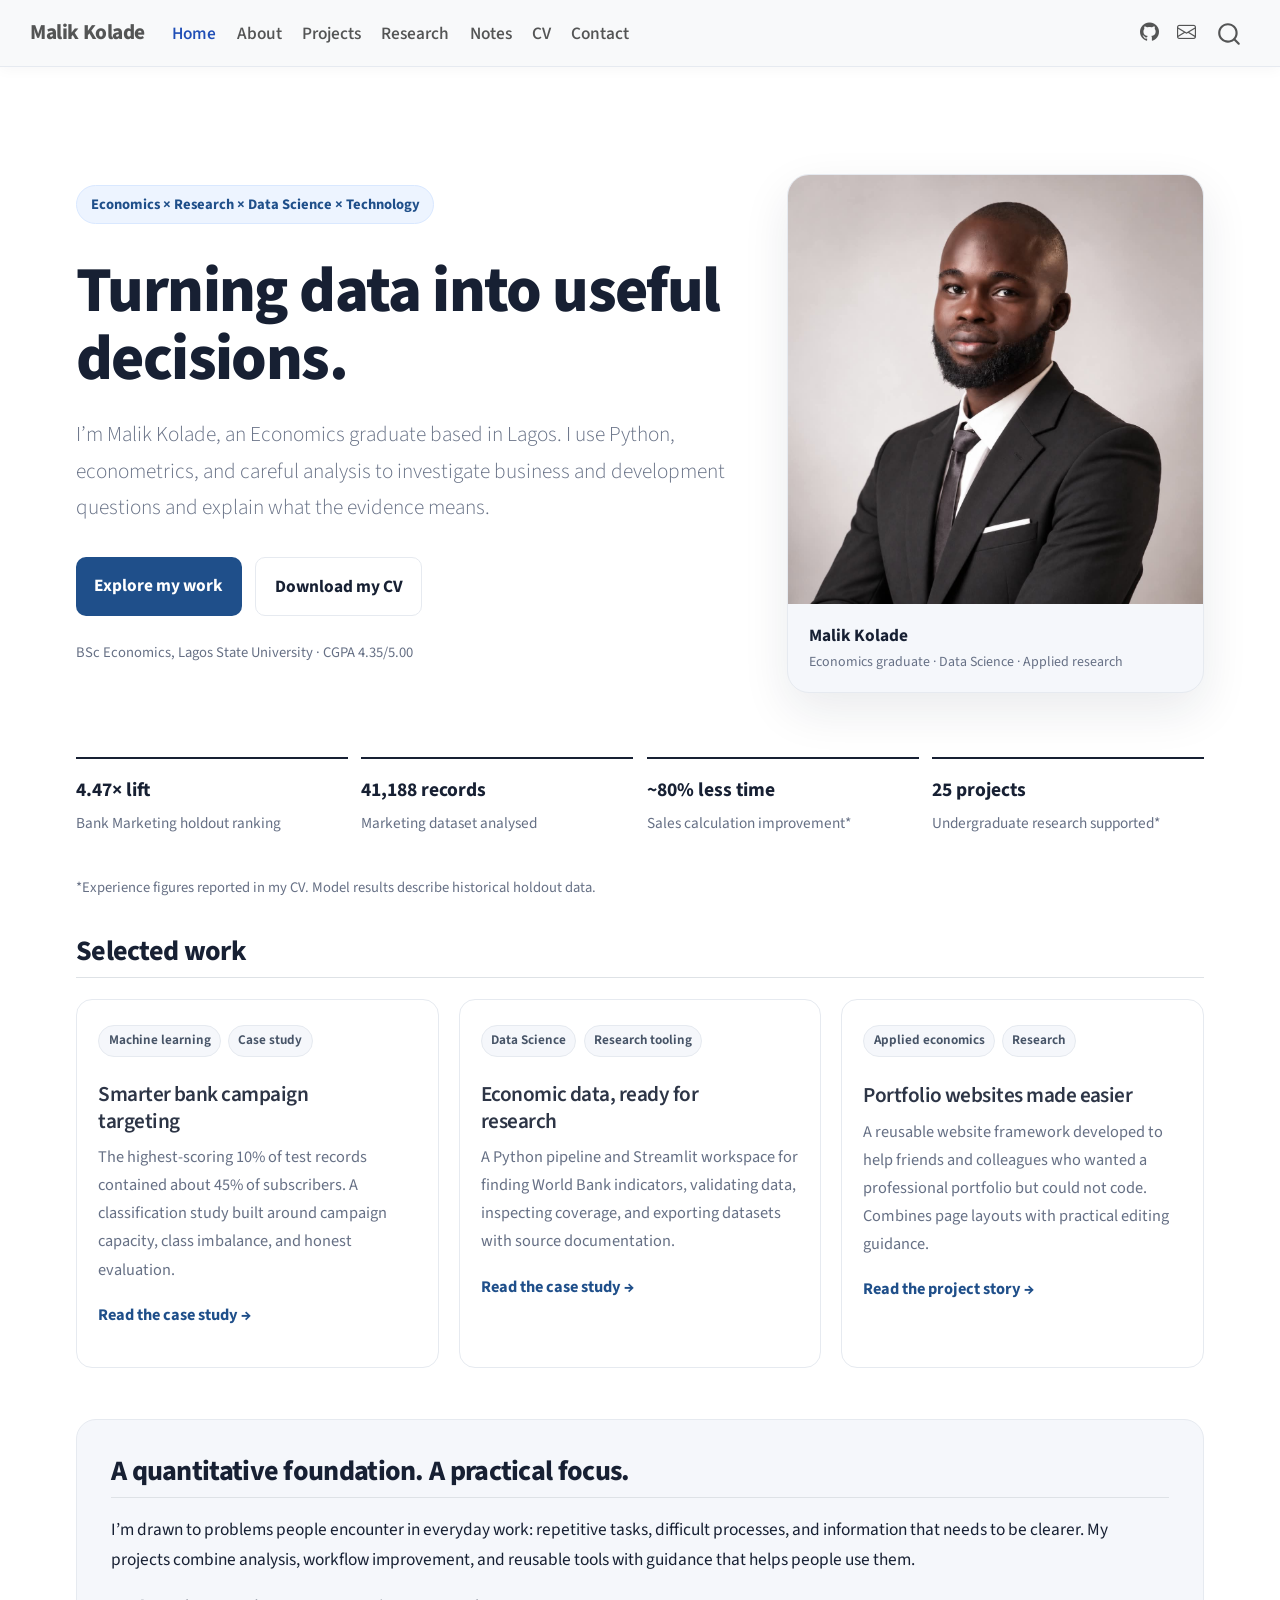
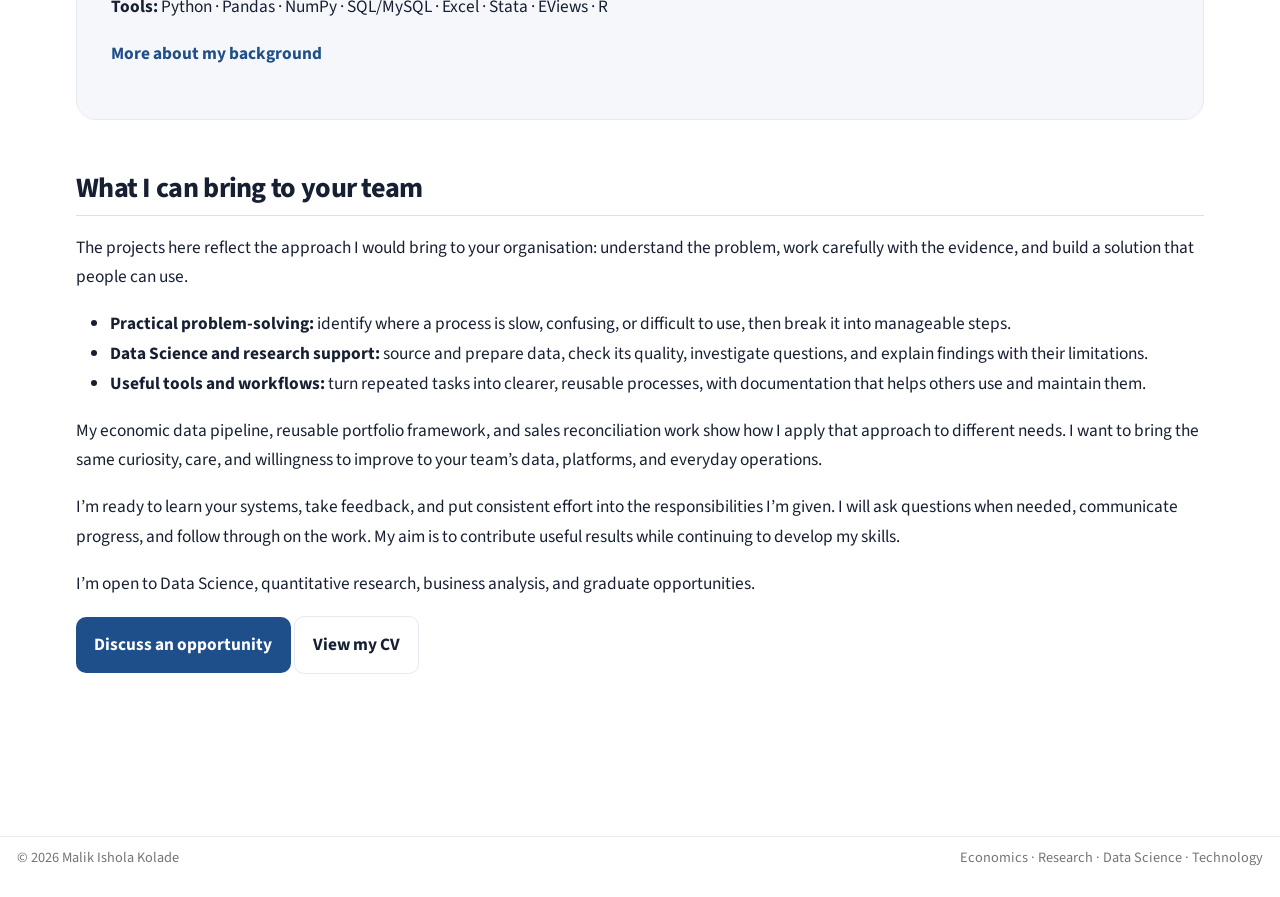
==== commit c846183b: "Built site for gh-pages" ====
--- a/index.html
+++ b/index.html
@@ -6,7 +6,7 @@
 
 <meta name="viewport" content="width=device-width, initial-scale=1.0, user-scalable=yes">
 
-<meta name="description" content="Economics graduate using data and research to answer business and development questions.">
+<meta name="description" content="Economics graduate developing in Data Science, research, and technology to answer business and development questions.">
 
 <title>Malik Kolade</title>
 <style>
@@ -157,7 +157,7 @@
 
 <div class="hero">
 <div class="hero-copy">
-<p><span class="hero-kicker">Economics × Data × Research</span></p>
+<p><span class="hero-kicker">Economics × Research × Data Science × Technology</span></p>
 <section id="turning-data-into-useful-decisions." class="level1">
 <h1>Turning data into useful decisions.</h1>
 <p class="lead">
@@ -174,7 +174,7 @@
 <div class="portrait-panel">
 <p><img src="assets/malik-ishola.jpg" class="profile-photo" alt="Malik Kolade wearing a black suit and tie" width="1234" height="1275" fetchpriority="high"></p>
 <div class="portrait-caption">
-Malik Kolade<span>Economics graduate · Data analytics · Applied research</span>
+Malik Kolade<span>Economics graduate · Data Science · Applied research</span>
 </div>
 </div>
 </div>
@@ -207,11 +207,11 @@
 </section>
 </div>
 <div class="project-card">
-<p><span class="tag">Business operations</span> <span class="tag">Experience</span></p>
-<section id="sales-costing-reconciliation" class="level3">
-<h3 class="anchored" data-anchor-id="sales-costing-reconciliation">Sales costing &amp; reconciliation</h3>
-<p>At ALFA STORE, I developed a digital tool to reduce repetitive sales calculations and support daily reconciliation, reporting an approximately 80% reduction in calculation time.</p>
-<p><a href="./projects/sales-reconciliation.html" class="project-link">Read the experience summary →</a></p>
+<p><span class="tag">Data Science</span> <span class="tag">Research tooling</span></p>
+<section id="economic-data-ready-for-research" class="level3">
+<h3 class="anchored" data-anchor-id="economic-data-ready-for-research">Economic data, ready for research</h3>
+<p>A Python pipeline and Streamlit workspace for finding World Bank indicators, validating data, inspecting coverage, and exporting datasets with source documentation.</p>
+<p><a href="./projects/economic-data-pipeline.html" class="project-link">Read the case study →</a></p>
 </section>
 </div>
 <div class="project-card">
@@ -230,10 +230,18 @@
 <p><strong>Tools:</strong> Python · Pandas · NumPy · SQL/MySQL · Excel · Stata · EViews · R</p>
 <p><a href="./about.html" class="project-link">More about my background</a></p>
 </section>
-<section id="lets-work-together" class="level2">
-<h2 class="anchored" data-anchor-id="lets-work-together">Let’s work together</h2>
-<p>I’m interested in data analytics, quantitative research, business analysis, and graduate opportunities.</p>
-<p><a href="./contact.html" class="btn-primary-custom">Get in touch</a></p>
+<section id="what-i-can-bring-to-your-team" class="level2">
+<h2 class="anchored" data-anchor-id="what-i-can-bring-to-your-team">What I can bring to your team</h2>
+<p>The projects here reflect the approach I would bring to your organisation: understand the problem, work carefully with the evidence, and build a solution that people can use.</p>
+<ul>
+<li><strong>Practical problem-solving:</strong> identify where a process is slow, confusing, or difficult to use, then break it into manageable steps.</li>
+<li><strong>Data Science and research support:</strong> source and prepare data, check its quality, investigate questions, and explain findings with their limitations.</li>
+<li><strong>Useful tools and workflows:</strong> turn repeated tasks into clearer, reusable processes, with documentation that helps others use and maintain them.</li>
+</ul>
+<p>My economic data pipeline, reusable portfolio framework, and sales reconciliation work show how I apply that approach to different needs. I want to bring the same curiosity, care, and willingness to improve to your team’s data, platforms, and everyday operations.</p>
+<p>I’m ready to learn your systems, take feedback, and put consistent effort into the responsibilities I’m given. I will ask questions when needed, communicate progress, and follow through on the work. My aim is to contribute useful results while continuing to develop my skills.</p>
+<p>I’m open to Data Science, quantitative research, business analysis, and graduate opportunities.</p>
+<p><a href="./contact.html" class="btn-primary-custom">Discuss an opportunity</a> <a href="./cv.html" class="btn-secondary-custom">View my CV</a></p>
 
 
 </section>
@@ -654,7 +662,7 @@
       &nbsp;
     </div>
     <div class="nav-footer-right">
-<p>Economics · Data · Research</p>
+<p>Economics · Research · Data Science · Technology</p>
 </div>
   </div>
 </footer>
